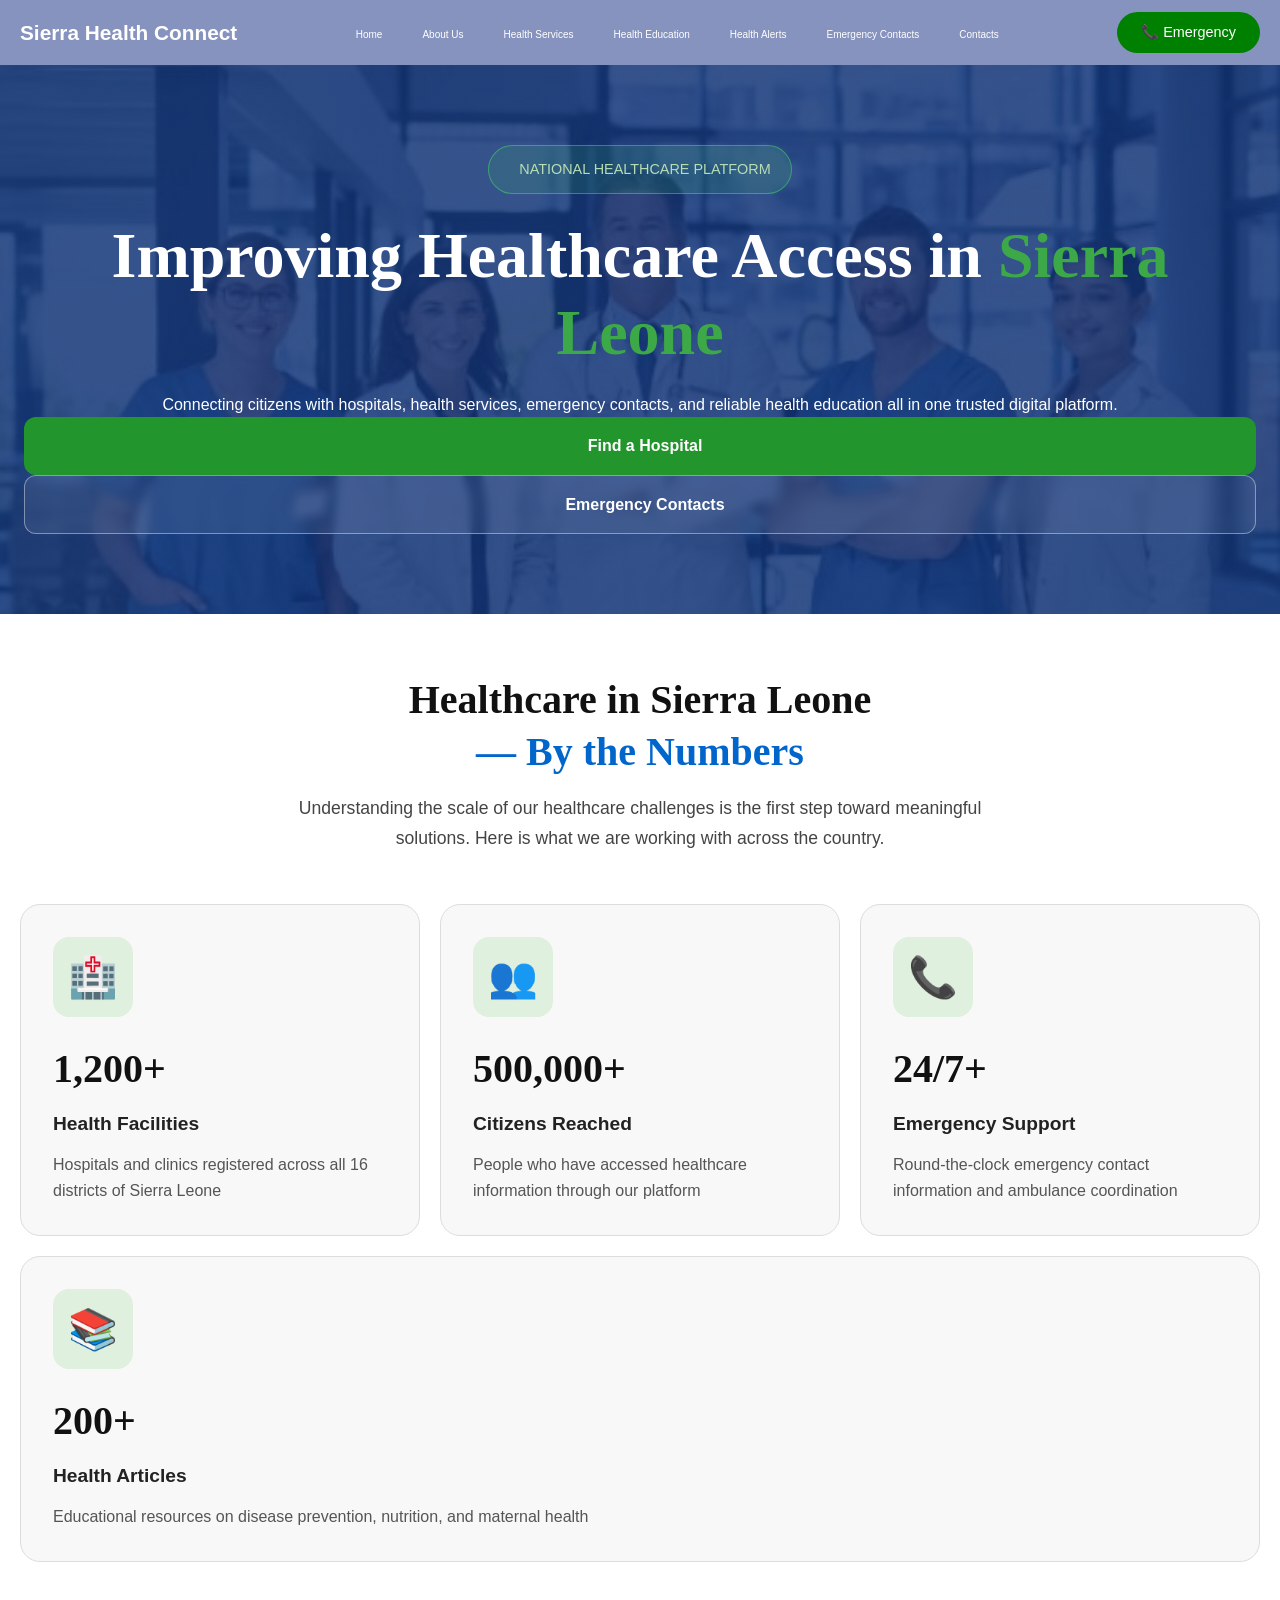
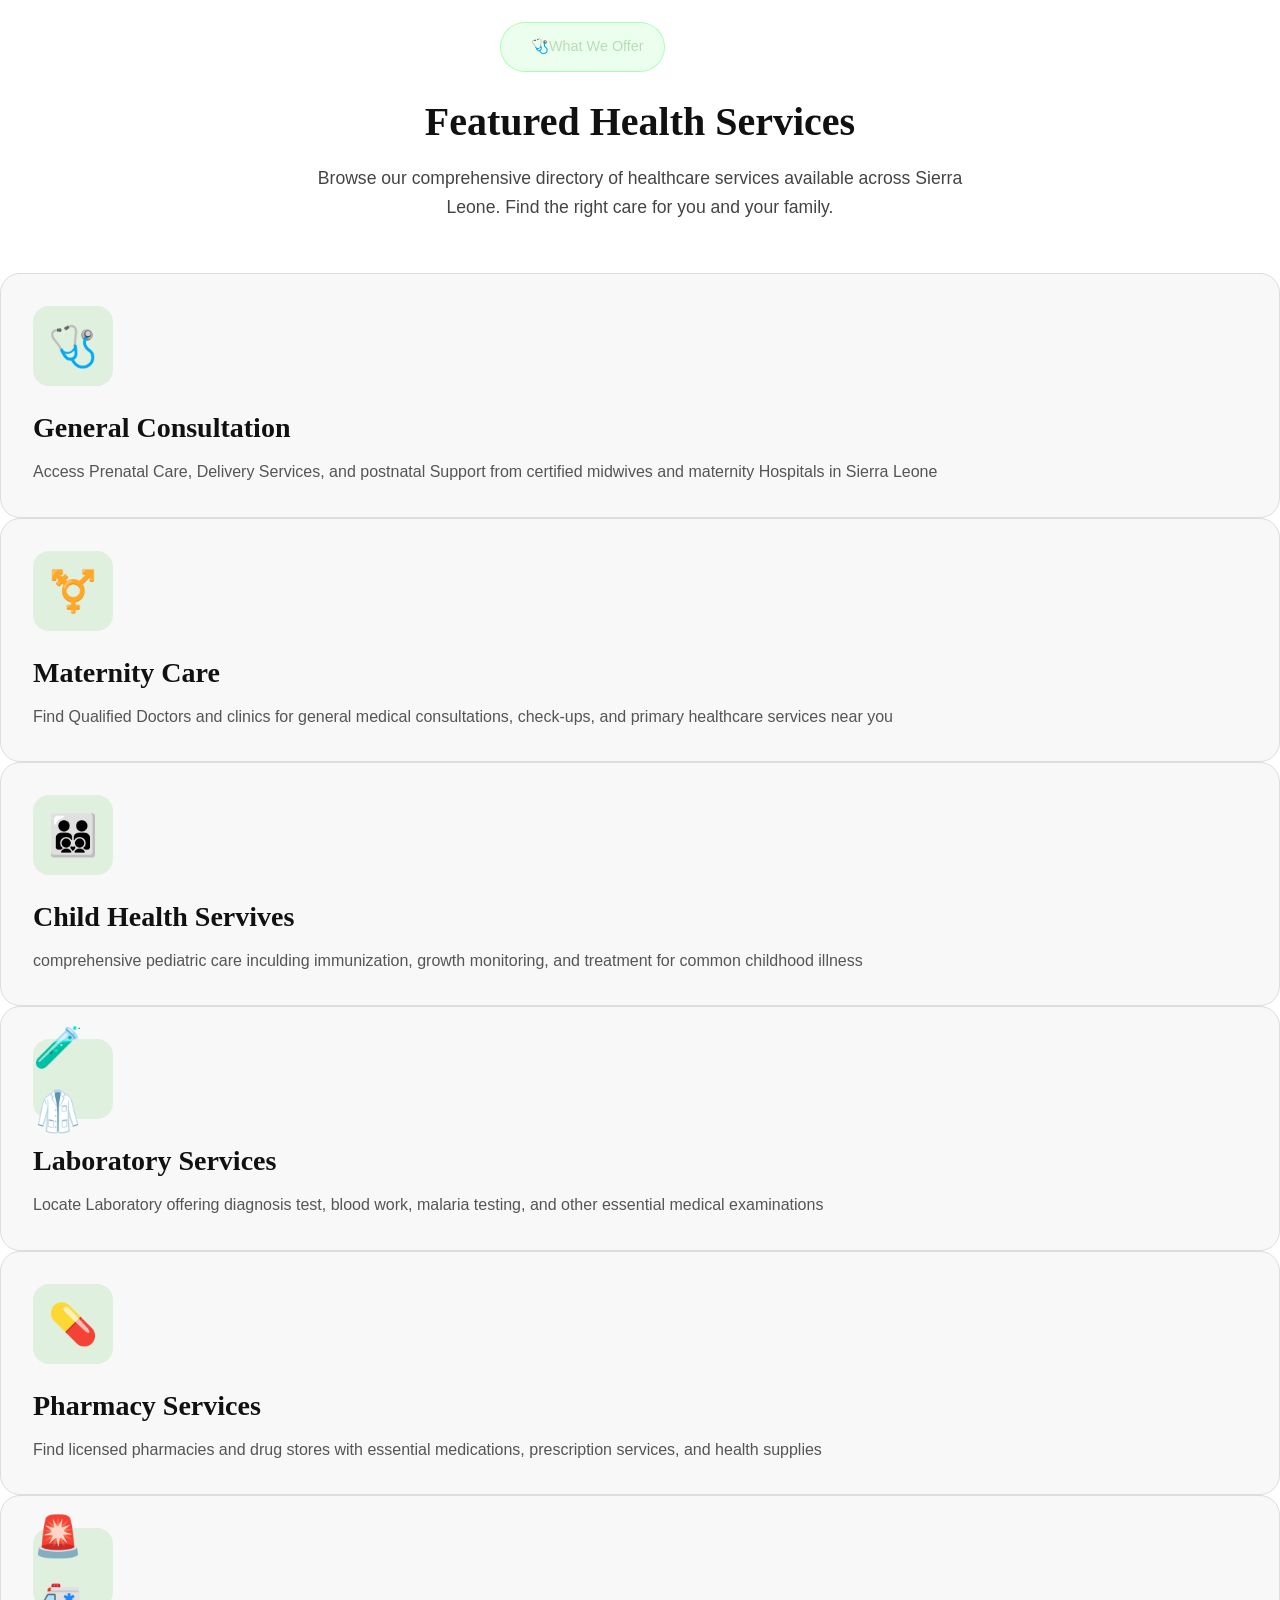
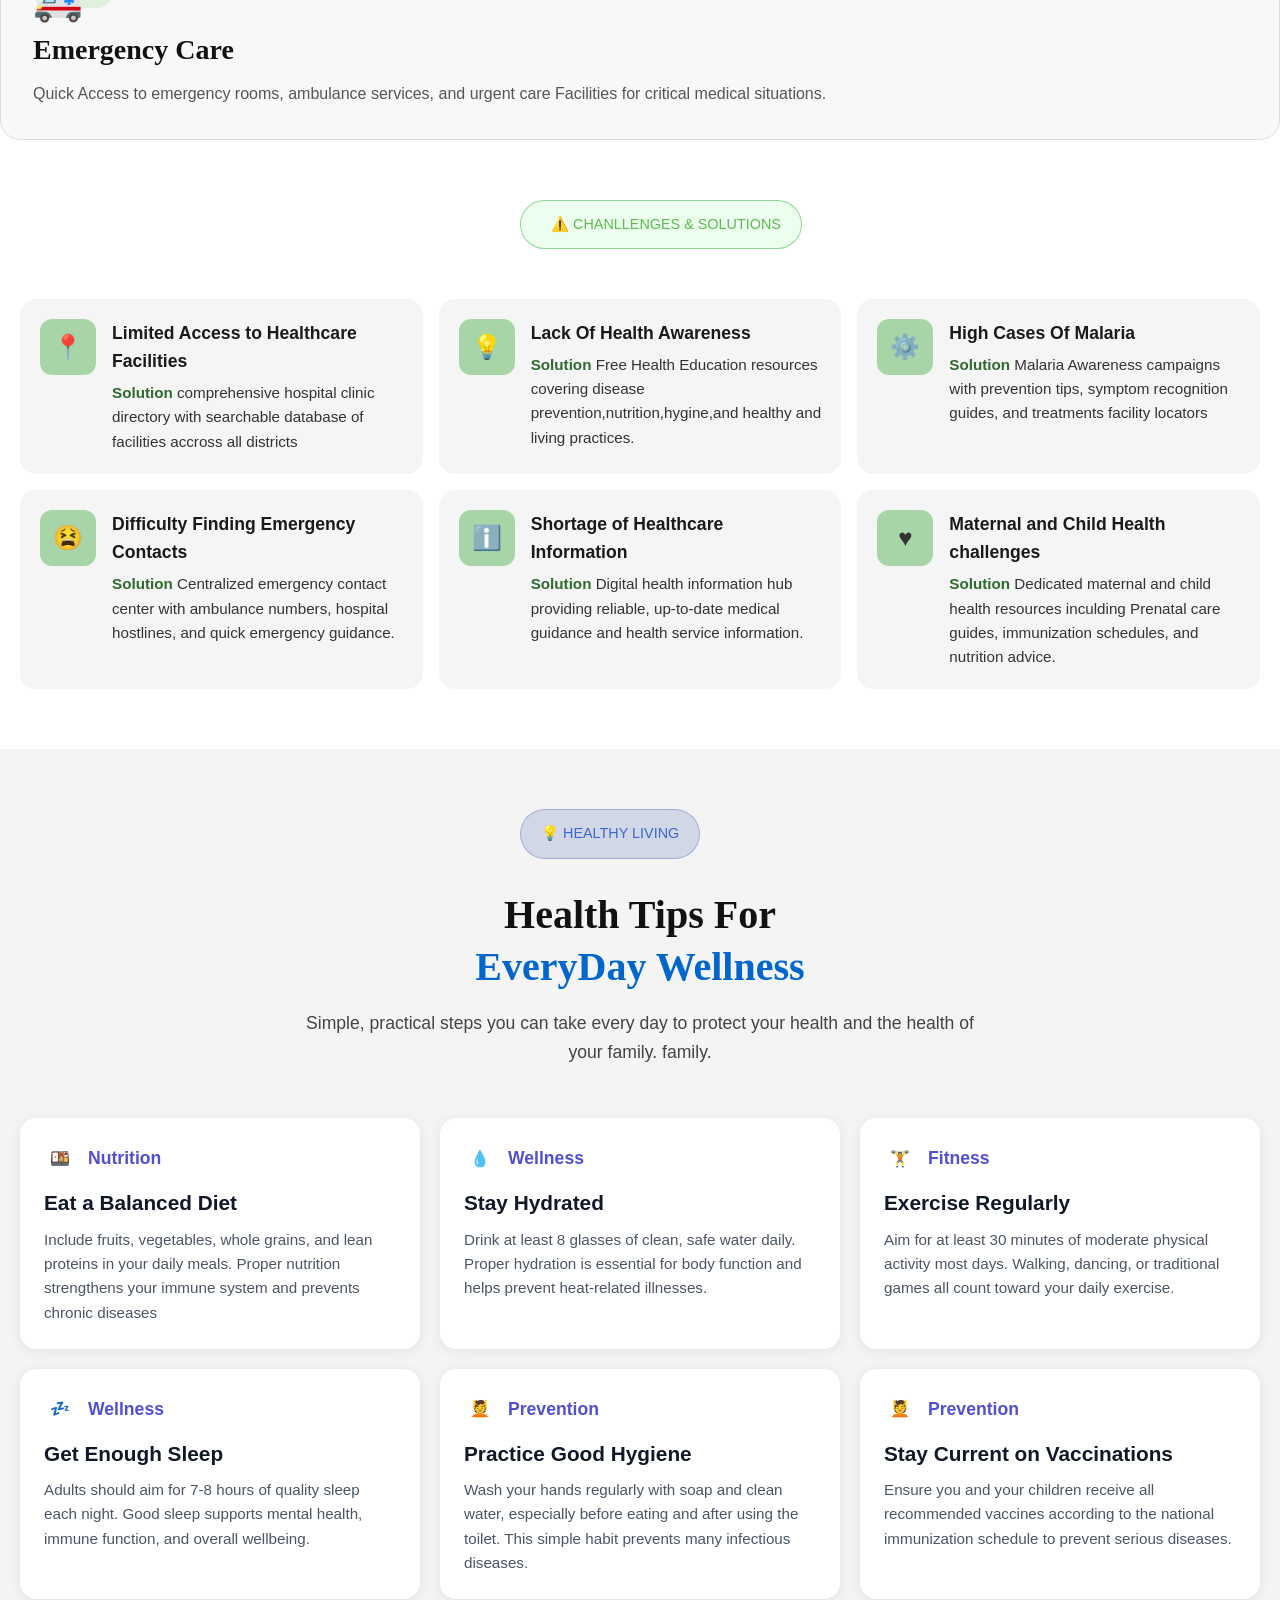
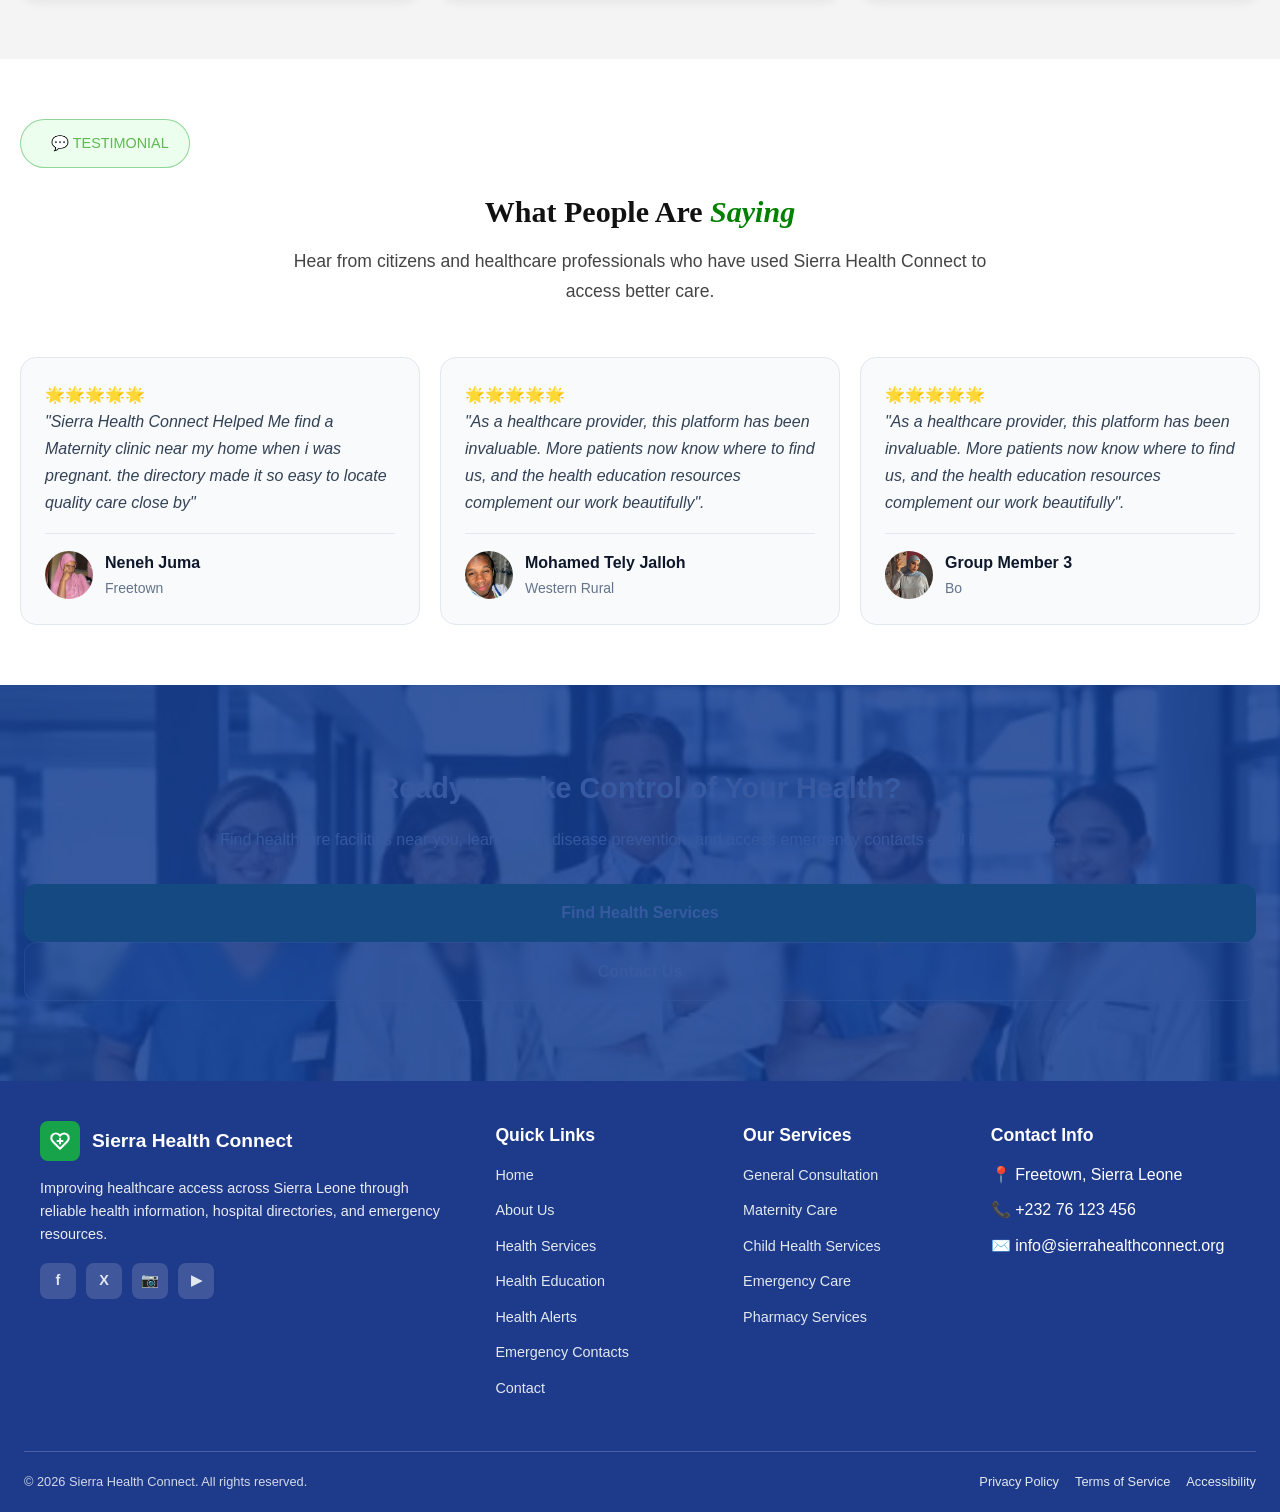
==== index.html @ 1f0c2585 "Full Website" ====
<!doctype html>
<html lang="en">
  <head>
    <meta charset="UTF-8" />
    <meta name="viewport" content="width=device-width, initial-scale=1.0" />
    <title>Health Services</title>
    <link rel="stylesheet" href="./css/main.css" />
  </head>
  <body>
    <header>
      <a class="logo" href="#">Sierra Health Connect</a>
      <ul>
        <li><a href="./index.html">Home</a></li>
        <li><a href="./about.html">About Us</a></li>
        <li class="hidden"><a href="./healthserices.html">Health Services</a></li>
        <li class="hidden"><a href="./health-education.html">Health Education</a></li>
        <li class="hidden"><a href="./health-alert.html">Health Alerts</a></li>
        <li class="hidden"><a href="./emergency.html">Emergency Contacts</a></li>
        <li><a href="./contact.html">Contacts</a></li>
      </ul>
      <button type="button" class="let-talk">📞 Emergency</button>
    </header>

    <!-- HERO SECTION -->
    <section class="hero">
      <div class="Overlay"></div>

      <div class="content">
        <div class="badge">
          <i class="fa-regular fa-heart"></i>
          NATIONAL HEALTHCARE PLATFORM
        </div>

        <h1>
          Improving Healthcare Access in
          <span>Sierra Leone</span>
        </h1>

        <p>
          Connecting citizens with hospitals, health services, emergency
          contacts, and reliable health education all in one trusted digital
          platform.
        </p>

        <a href="#" class="btn btn-primary">
          <i class="🔍"></i>
          Find a Hospital
        </a>

        <a href="#" class="btn btn-secondary">
          <i class="📞"></i>
          Emergency Contacts
        </a>
      </div>
    </section>

    <!--ABOUT SECTION-->
    <section class="About">
      <div class="section-header">
        <h2>
          Healthcare in Sierra Leone
          <span>— By the Numbers</span>
        </h2>

        <p>
          Understanding the scale of our healthcare challenges is the first step
          toward meaningful solutions. Here is what we are working with across
          the country.
        </p>
      </div>

      <div class="stat-card-all">
        <div class="stat-card">
        <div class="icon-box">🏥</div>

        <h3>1,200+</h3>

        <h4>Health Facilities</h4>

        <p>
          Hospitals and clinics registered across all 16 districts of Sierra
          Leone
        </p>
      </div>

      <div class="stat-card">
        <div class="icon-box">👥</div>

        <h3>500,000+</h3>

        <h4>Citizens Reached</h4>

        <p>
          People who have accessed healthcare information through our platform
        </p>
      </div>

      <div class="stat-card">
        <div class="icon-box">📞</div>

        <h3>24/7+</h3>

        <h4>Emergency Support</h4>

        <p>
          Round-the-clock emergency contact information and ambulance
          coordination
        </p>
      </div>

      <div class="stat-card">
        <div class="icon-box">📚</div>

        <h3>200+</h3>

        <h4>Health Articles</h4>

        <p>
          Educational resources on disease prevention, nutrition, and maternal
          health
        </p>
      </div>
    </section>
      </div>

    <!-- HEALTH SERVICES SECTION -->
    <section class="health-services">
      <div class="badge2" style="margin-left: 500px;">
        <i class="fa-regular fa-heart-2"></i>
        🩺What We Offer
      </div>

      <div class="section-header">
        <h2>Featured Health Services</h2>

        <p>
          Browse our comprehensive directory of healthcare services available
          across Sierra Leone. Find the right care for you and your family.
        </p>
      </div>

      <div class="stat-card">
        <div class="icon-box">🩺</div>

        <h3 style="font-size: 28px">General Consultation</h3>

        <p>
          Access Prenatal Care, Delivery Services, and postnatal Support from
          certified midwives and maternity Hospitals in Sierra Leone
        </p>
      </div>

      <div class="stat-card">
        <div class="icon-box">⚧️</div>

        <h3 style="font-size: 28px">Maternity Care</h3>

        <p>
          Find Qualified Doctors and clinics for general medical consultations,
          check-ups, and primary healthcare services near you
        </p>
      </div>

      <div class="stat-card">
        <div class="icon-box">🧑‍🧑‍🧒‍🧒</div>

        <h3 style="font-size: 28px">Child Health Servives</h3>

        <p>
          comprehensive pediatric care inculding immunization, growth
          monitoring, and treatment for common childhood illness
        </p>
      </div>

      <div class="stat-card">
        <div class="icon-box">🧪🥼</div>

        <h3 style="font-size: 28px">Laboratory Services</h3>

        <p>
          Locate Laboratory offering diagnosis test, blood work, malaria
          testing, and other essential medical examinations
        </p>
      </div>

      <div class="stat-card">
        <div class="icon-box">💊</div>

        <h3 style="font-size: 28px">Pharmacy Services</h3>

        <p>
          Find licensed pharmacies and drug stores with essential medications,
          prescription services, and health supplies
        </p>
      </div>

      <div class="stat-card">
        <div class="icon-box">🚨🚑</div>

        <h3 style="font-size: 28px">Emergency Care</h3>

        <p>
          Quick Access to emergency rooms, ambulance services, and urgent care
          Facilities for critical medical situations.
        </p>
      </div>
    </section>

    <!-- HEALTH EDUCATION SECTION -->
    <section class="health-education">
      <div class="badge3" style="margin-left: 500px; margin-bottom: 50px;">
        <i class="fa-regular fa-heart-2"></i>
        ⚠️ CHANLLENGES & SOLUTIONS
      </div>
        <div class="all-divs-health-education">
          <div class="health-card">
        <div class="icon">📍</div>

        <div class="health-info">
          <h3>Limited Access to Healthcare Facilities</h3>
          <p>
            <span class="health-label">Solution</span> comprehensive hospital
            clinic directory with searchable database of facilities accross all
            districts
          </p>
        </div>
      </div>

      <div class="health-card">
        <div class="icon">💡</div>

        <div class="health-info">
          <h3>Lack Of Health Awareness</h3>
          <p>
            <span class="health-label">Solution</span> Free Health Education
            resources covering disease prevention,nutrition,hygine,and healthy
            and living practices.
          </p>
        </div>
      </div>

      <div class="health-card">
        <div class="icon">⚙️</div>

        <div class="health-info">
          <h3>High Cases Of Malaria</h3>
          <p>
            <span class="health-label">Solution</span> Malaria Awareness
            campaigns with prevention tips, symptom recognition guides, and
            treatments facility locators
          </p>
        </div>
      </div>

      <div class="health-card">
        <div class="icon">😫</div>

        <div class="health-info">
          <h3>Difficulty Finding Emergency Contacts</h3>
          <p>
            <span class="health-label">Solution</span> Centralized emergency
            contact center with ambulance numbers, hospital hostlines, and quick
            emergency guidance.
          </p>
        </div>
      </div>

      <div class="health-card">
        <div class="icon">ℹ️</div>

        <div class="health-info">
          <h3>Shortage of Healthcare Information</h3>
          <p>
            <span class="health-label">Solution</span> Digital health
            information hub providing reliable, up-to-date medical guidance and
            health service information.
          </p>
        </div>
      </div>

      <div class="health-card">
        <div class="icon">♥️</div>

        <div class="health-info">
          <h3>Maternal and Child Health challenges</h3>
          <p>
            <span class="health-label">Solution</span> Dedicated maternal and
            child health resources inculding Prenatal care guides, immunization
            schedules, and nutrition advice.
          </p>
        </div>
      </div>

      
        </div>
    </section>

    <!-- HEALTH ALERT SECTION -->
    <section class="health-alert">
      <div class="badge4" style= "margin-left: 500px; margin-bottom: 30px;">
        💡 HEALTHY LIVING
      </div>

      <div class="section-header">
        <h2>Health Tips For <span>EveryDay Wellness</span></h2>

        <p>
          Simple, practical steps you can take every day to protect your health
          and the health of your family. family.
        </p>
      </div>

      <div class="all-divs-health-alert">
         <div class="nutrition-card">
        <div class="card-header">
          <div class="nutri-icon">🍱</div>
          <span class="category" style="color: rgb(80, 80, 208)"
            >Nutrition</span
          >
        </div>

        <h3>Eat a Balanced Diet</h3>
        <p>
          Include fruits, vegetables, whole grains, and lean proteins in your
          daily meals. Proper nutrition strengthens your immune system and
          prevents chronic diseases
        </p>
      </div>

      <div class="nutrition-card">
        <div class="card-header">
          <div class="nutri-icon">💧</div>
          <span class="category" style="color: rgb(80, 80, 208)">Wellness</span>
        </div>

        <h3>Stay Hydrated</h3>
        <p>
          Drink at least 8 glasses of clean, safe water daily. Proper hydration
          is essential for body function and helps prevent heat-related
          illnesses.
        </p>
      </div>

      <div class="nutrition-card">
        <div class="card-header">
          <div class="nutri-icon">🏋️</div>
          <span class="category" style="color: rgb(80, 80, 208)">Fitness</span>
        </div>

        <h3>Exercise Regularly</h3>
        <p>
          Aim for at least 30 minutes of moderate physical activity most days.
          Walking, dancing, or traditional games all count toward your daily
          exercise.
        </p>
      </div>

      <div class="nutrition-card">
        <div class="card-header">
          <div class="nutri-icon">💤</div>
          <span class="category" style="color: rgb(80, 80, 208)">Wellness</span>
        </div>

        <h3>Get Enough Sleep</h3>
        <p>
          Adults should aim for 7-8 hours of quality sleep each night. Good
          sleep supports mental health, immune function, and overall wellbeing.
        </p>
      </div>

      <div class="nutrition-card">
        <div class="card-header">
          <div class="nutri-icon">💆</div>
          <span class="category" style="color: rgb(80, 80, 208)"
            >Prevention</span
          >
        </div>

        <h3>Practice Good Hygiene</h3>
        <p>
          Wash your hands regularly with soap and clean water, especially before
          eating and after using the toilet. This simple habit prevents many
          infectious diseases.
        </p>
      </div>

      <div class="nutrition-card">
        <div class="card-header">
          <div class="nutri-icon">💆</div>
          <span class="category" style="color: rgb(80, 80, 208)"
            >Prevention</span
          >
        </div>

        <h3>Stay Current on Vaccinations</h3>
        <p>
          Ensure you and your children receive all recommended vaccines
          according to the national immunization schedule to prevent serious
          diseases.
        </p>
      </div>
      </div>
    </section>

    <!-- TESTIMONIAL SECTION -->
    <section class="testimonial">
      <div class="badge5">
        <i class="fa-regular fa-heart-2"></i>
        💬 TESTIMONIAL
      </div>

      <div class="section-header">
        <h2 style="font-size: 30px">
          What People Are <i style="color: green">Saying</i>
        </h2>

        <p>
          Hear from citizens and healthcare professionals who have used Sierra
          Health Connect to access better care.
        </p>
      </div>

      <div class="all">
        <div class="testimonial-card">
        <div class="stars">🌟🌟🌟🌟🌟</div>

        <blockquote>
          "Sierra Health Connect Helped Me find a Maternity clinic near my home
          when i was pregnant. the directory made it so easy to locate quality
          care close by"
        </blockquote>

        <div class="author">
          <img src="./images//PHOTO-2026-06-10-15-06-52.jpg" alt="Neneh Juma" />
          <div class="author-info">
            <h4>Neneh Juma</h4>
            <p>Freetown</p>
          </div>
        </div>
      </div>

      <div class="testimonial-card">
        <div class="stars">🌟🌟🌟🌟🌟</div>

        <blockquote>
          "As a healthcare provider, this platform has been invaluable. More
          patients now know where to find us, and the health education resources
          complement our work beautifully".
        </blockquote>

        <div class="author">
          <img src="./images/PHOTO-2026-02-04-23-52-27.jpg" alt="Tely Jalloh" />
          <div class="author-info">
            <h4>Mohamed Tely Jalloh</h4>
            <p>Western Rural</p>
          </div>
        </div>
      </div>

      <div class="testimonial-card">
        <div class="stars">🌟🌟🌟🌟🌟</div>

        <blockquote>
          "As a healthcare provider, this platform has been invaluable. More
          patients now know where to find us, and the health education resources
          complement our work beautifully".
        </blockquote>

        <div class="author">
          <img src="./images/PHOTO-2026-06-10-15-07-59.jpg" alt="Unknown" />
          <div class="author-info">
            <h4>Group Member 3</h4>
            <p>Bo</p>
          </div>
        </div>
      </div>
      </div>
    </section>

    <!-- EMERGENCY CONTACTS -->
    <section class="emergency-contacts">
      <div class="overlay"></div>

      <div class="content">
        <h2>Ready to Take Control of Your Health?</h2>
        <p>
          Find healthcare facilities near you, learn about disease prevention,
          and access emergency contacts — all in one place.
        </p>

        <div class="buttons">
          <a href="#" class="btn btn-primary">Find Health Services</a>
          <a href="#" class="btn btn-secondary">Contact Us</a>
        </div>
      </div>
    </section>

    <!-- FOOTER SECTION -->
   <footer class="footer">
      <div class="footer-grid">
        <!-- Col 1: Brand -->
        <div class="footer-col">
          <div class="brand">
            <div class="logo-box">
              <svg
                xmlns="http://www.w3.org/2000/svg"
                width="20"
                height="20"
                viewBox="0 0 24 24"
                fill="none"
                stroke="white"
                stroke-width="2.5"
                stroke-linecap="round"
                stroke-linejoin="round"
              >
                <path
                  d="M20.84 4.61a5.5 5.5 0 0 0-7.78 0L12 5.67l-1.06-1.06a5.5 5.5 0 0 0-7.78 7.78l1.06 1.06L12 21.23l7.78-7.78 1.06-1.06a5.5 5.5 0 0 0 0-7.78z"
                />
                <path d="M9 12h6M12 9v6" />
              </svg>
            </div>
            <h3>Sierra Health Connect</h3>
          </div>

          <p class="tagline">
            Improving healthcare access across Sierra Leone through reliable
            health information, hospital directories, and emergency resources.
          </p>

          <div class="socials">
            <a href="#" aria-label="Facebook">f</a>
            <a href="#" aria-label="X">X</a>
            <a href="#" aria-label="Instagram">📷</a>
            <a href="#" aria-label="YouTube">▶</a>
          </div>
        </div>

        <!-- Col 2: Quick Links -->
        <div class="footer-col">
          <h4>Quick Links</h4>
          <ul>
            <li><a href="#">Home</a></li>
            <li><a href="#">About Us</a></li>
            <li><a href="#">Health Services</a></li>
            <li><a href="#">Health Education</a></li>
            <li><a href="#">Health Alerts</a></li>
            <li><a href="#">Emergency Contacts</a></li>
            <li><a href="#">Contact</a></li>
          </ul>
        </div>

        <!-- Col 3: Services -->
        <div class="footer-col">
          <h4>Our Services</h4>
          <ul>
            <li><a href="#">General Consultation</a></li>
            <li><a href="#">Maternity Care</a></li>
            <li><a href="#">Child Health Services</a></li>
            <li><a href="#">Emergency Care</a></li>
            <li><a href="#">Pharmacy Services</a></li>
          </ul>
        </div>

        <!-- Col 4: Contact -->
        <div class="footer-col">
          <h4>Contact Info</h4>
          <ul class="contact-list">
            <li>📍 Freetown, Sierra Leone</li>
            <li>📞 +232 76 123 456</li>
            <li>✉️ info@sierrahealthconnect.org</li>
          </ul>
        </div>
      </div>

      <!-- Bottom bar -->
      <div class="footer-bottom">
        <p>© 2026 Sierra Health Connect. All rights reserved.</p>
        <div class="footer-links">
          <a href="#">Privacy Policy</a>
          <a href="#">Terms of Service</a>
          <a href="#">Accessibility</a>
        </div>
      </div>
    </footer> 
  </body>
</html>
---- css/main.css ----
* {
  padding: 0;
  margin: 0;
  box-sizing: border-box;
}

html {
  font-size: 16px;
}

body {
  font-size: 1rem;
  font-family: "Segoe UI", Tahoma, Geneva, Verdana, sans-serif;
  line-height: 1.6;
  color: #333;
}

a {
  text-decoration: none;
  color: inherit;
}

ul li {
  list-style: none;
}

img {
  max-width: 100%;
  display: block;
}

/* Reusable container */
.container {
  max-width: 1200px;
  margin: 0 auto;
  padding: 0 20px;
}

/*  HEADER - MOBILE FIRST */
header {
  display: flex;
  justify-content: space-between;
  padding: 12px 20px;
  align-items: center;
  background: #6172acc3;
  z-index: 99;
  position: sticky;
  top: 0;
  backdrop-filter: blur(10px);
}

header ul {
  display: flex;
  gap: 15px;
  align-items: center;
}

header a {
  color: white;
  font-size: 10px;
}

header .let-talk {
  padding: 8px 16px;
  border-radius: 50px;
  border: none;
  color: white;
  background: green;
  font-size: 0.8rem;
  cursor: pointer;
}

.logo {
  font-size: 15px;
  font-weight: 700;
  color: white;
}

.hidden {
  display: none;
}

/* HERO SECTION */
.hero {
  position: relative;
  padding: 80px 24px;
  text-align: center;
  background:
    linear-gradient(rgba(18, 52, 119, 0.85), rgba(18, 52, 119, 0.85)),
    url("../images/Doctors.jpeg") center/cover no-repeat;
  color: #ffffff;
  overflow: hidden;
}

.hero-content {
  position: relative;
  z-index: 2;
  max-width: 700px;
  margin: 0 auto;
}

.badge {
  display: inline-flex;
  align-items: center;
  gap: 10px;
  padding: 12px 20px;
  border: 1px solid rgba(71, 255, 88, 0.4);
  background: rgba(71, 255, 88, 0.1);
  color: #b8ddb2;
  border-radius: 40px;
  margin-bottom: 24px;
  font-size: 0.9rem;
}

h1 {
  color: #fff;
  font-size: 2.5rem;
  line-height: 1.2;
  font-family: Georgia, serif;
  margin-bottom: 20px;
}

h1 span {
  color: #3ca847;
}

.hero-content p {
  color: #e4e4e4;
  font-size: 1.1rem;
  line-height: 1.7;
  margin-bottom: 32px;
}

.btn-group {
  display: flex;
  flex-direction: column;
  gap: 12px;
  max-width: 320px;
  margin: 0 auto;
}

.btn {
  display: flex;
  justify-content: center;
  align-items: center;
  gap: 10px;
  text-decoration: none;
  padding: 16px 24px;
  border-radius: 12px;
  font-size: 1rem;
  font-weight: 600;
  transition: transform 0.2s ease;
}

.btn:hover {
  transform: translateY(-2px);
}

.btn-primary {
  background: #23952d;
  color: #fff;
}

.btn-secondary {
  color: #fff;
  border: 1px solid rgba(255, 255, 255, 0.4);
  background: rgba(255, 255, 255, 0.08);
  backdrop-filter: blur(5px);
}

/* ABOUT SECTION */
.About {
  padding: 60px 20px;
}

.section-header {
  text-align: center;
  margin-bottom: 50px;
  max-width: 700px;
  margin-left: auto;
  margin-right: auto;
}

.section-header h2 {
  font-family: Georgia, serif;
  font-size: 2rem;
  line-height: 1.3;
  color: #111;
  margin-bottom: 16px;
}

.section-header h2 span {
  display: block;
  color: #0066cc;
}

.section-header p {
  font-size: 1rem;
  line-height: 1.7;
  color: #444;
}

.stat-card-all {
  display: flex;
  flex-direction: column;
  gap: 20px;
}

.stat-card {
  background: #f8f8f8;
  border: 1px solid #ddd;
  border-radius: 20px;
  padding: 32px;
}

.icon-box {
  width: 80px;
  height: 80px;
  background: #dff0df;
  border-radius: 16px;
  display: flex;
  align-items: center;
  justify-content: center;
  font-size: 2.5rem;
  margin-bottom: 20px;
}

.stat-card h3 {
  font-family: Georgia, serif;
  font-size: 2.5rem;
  color: #111;
  margin-bottom: 8px;
}

.stat-card h4 {
  font-size: 1.2rem;
  font-weight: 600;
  color: #222;
  margin-bottom: 12px;
}

.stat-card p {
  font-size: 1rem;
  line-height: 1.6;
  color: #555;
}

/* BADGES  */
.badge2,
.badge3,
.badge4,
.badge5 {
  display: inline-flex;
  align-items: center;
  gap: 10px;
  padding: 12px 20px;
  border-radius: 40px;
  margin-bottom: 24px;
  font-size: 0.9rem;
}

/* Individual badge colors */
.badge2 {
  border: 1px solid rgba(71, 255, 88, 0.4);
  background: rgba(71, 255, 88, 0.1);
  color: #b8ddb2;
}

.badge3 {
  border: 1px solid rgba(7, 156, 21, 0.4);
  background: rgba(71, 255, 88, 0.1);
  color: #5fb851;
}

.badge4 {
  border: 1px solid rgba(89, 107, 197, 0.4);
  background: rgba(70, 101, 172, 0.2);
  color: #3b67ce;
}

.badge5 {
  border: 1px solid rgba(7, 156, 21, 0.4);
  background: rgba(71, 255, 88, 0.1);
  color: #5fb851;
}

/* HEALTH EDUCATION CARDS */
.health-education {
  padding: 60px 20px;
}

.all-divs-health-education {
  display: flex;
  flex-direction: column;
  gap: 16px;
}

.health-card {
  display: flex;
  gap: 16px;
  padding: 20px;
  background: #f5f5f5;
  border-radius: 16px;
  transition: border 0.2s;
}

.health-card:hover {
  border: 2px solid #8bc48a;
}

.icon {
  width: 56px;
  height: 56px;
  background: #a8d5a8;
  border-radius: 12px;
  display: flex;
  align-items: center;
  justify-content: center;
  flex-shrink: 0;
  font-size: 1.5rem;
}

.health-info h3 {
  margin-bottom: 6px;
  font-size: 1.1rem;
  font-weight: 700;
  color: #1a1a1a;
}

.health-info p {
  margin: 0;
  font-size: 0.95rem;
  color: #333;
  line-height: 1.6;
}

.health-label {
  color: #2d6a2d;
  font-weight: 600;
}

/*  HEALTH ALERT / NUTRITION CARDS */
.health-alert {
  padding: 60px 20px;
  background: rgba(156, 146, 146, 0.1);
}

.all-divs-health-alert {
  display: flex;
  flex-direction: column;
  gap: 20px;
}

.nutrition-card {
  padding: 24px;
  background: #fff;
  border-radius: 16px;
  box-shadow: 0 2px 12px rgba(0, 0, 0, 0.08);
}

.card-header {
  display: flex;
  align-items: center;
  gap: 12px;
  margin-bottom: 12px;
}

.nutri-icon {
  width: 32px;
  height: 32px;
  display: flex;
  align-items: center;
  justify-content: center;
  color: #2563eb;
}

.category {
  font-size: 1.1rem;
  font-weight: 600;
  color: #111827;
}

.nutrition-card h3 {
  margin: 0 0 8px 0;
  font-size: 1.3rem;
  font-weight: 700;
  color: #111827;
}

.nutrition-card p {
  margin: 0;
  font-size: 0.95rem;
  color: #4b5563;
  line-height: 1.6;
}

/*  TESTIMONIAL CARDS */
.testimonial {
  padding: 60px 20px;
}

.all {
  display: flex;
  flex-direction: column;
  gap: 20px;
}

.testimonial-card {
  padding: 24px;
  background: #f8fafc;
  border-radius: 16px;
  border: 1px solid #e2e8f0;
}

.testimonial-card blockquote {
  margin: 0 0 16px 0;
  font-size: 1rem;
  color: #334155;
  line-height: 1.7;
  font-style: italic;
}

.author {
  display: flex;
  align-items: center;
  gap: 12px;
  padding-top: 16px;
  border-top: 1px solid #e2e8f0;
}

.author img {
  width: 48px;
  height: 48px;
  border-radius: 50%;
  object-fit: cover;
}

.author-info h4 {
  margin: 0 0 2px 0;
  font-size: 1rem;
  font-weight: 700;
  color: #0f172a;
}

.author-info p {
  margin: 0;
  font-size: 0.875rem;
  color: #64748b;
}

/*  EMERGENCY SECTION */
.emergency-contacts {
  position: relative;
  padding: 80px 24px;
  text-align: center;
  background: url("../images/Doctors.jpeg") center/cover no-repeat;
  color: #ffffff;
  overflow: hidden;
}

.emergency-contacts .overlay {
  position: absolute;
  inset: 0;
  background: rgba(19, 61, 145, 0.85);
  z-index: 1;
}

.emergency-content {
  position: relative;
  z-index: 2;
  max-width: 640px;
  margin: 0 auto;
}

.emergency-contacts h2 {
  margin: 0 0 16px 0;
  font-size: 1.8rem;
  font-weight: 700;
}

.emergency-contacts p {
  margin: 0 0 32px 0;
  font-size: 1rem;
  opacity: 0.95;
}

/* FOOTER */
.footer {
  background: #1e3a8a;
  color: #ffffff;
  padding: 40px 24px 20px;
}

.footer-grid {
  display: grid;
  grid-template-columns: 1fr;
  gap: 32px;
  margin-bottom: 32px;
}

.brand {
  display: flex;
  align-items: center;
  gap: 12px;
  margin-bottom: 16px;
}

.logo-box {
  width: 40px;
  height: 40px;
  background: #16a34a;
  border-radius: 8px;
  display: flex;
  align-items: center;
  justify-content: center;
}

.brand h3 {
  margin: 0;
  font-size: 1.2rem;
  font-weight: 700;
}

.tagline {
  font-size: 0.9rem;
  line-height: 1.6;
  opacity: 0.9;
  margin: 0 0 16px 0;
}

.socials {
  display: flex;
  gap: 10px;
}

.socials a {
  width: 36px;
  height: 36px;
  background: rgba(255, 255, 255, 0.15);
  border-radius: 8px;
  display: flex;
  align-items: center;
  justify-content: center;
  color: #ffffff;
  font-weight: 700;
  transition: background 0.2s;
}

.socials a:hover {
  background: rgba(255, 255, 255, 0.25);
}

.footer-col h4 {
  margin: 0 0 12px 0;
  font-size: 1.1rem;
  font-weight: 700;
}

.footer-col ul {
  list-style: none;
}

.footer-col li {
  margin-bottom: 10px;
}

.footer-col a {
  color: #e2e8f0;
  font-size: 0.9rem;
  transition: color 0.2s;
}

.footer-col a:hover {
  color: #ffffff;
  text-decoration: underline;
}

.footer-bottom {
  border-top: 1px solid rgba(255, 255, 255, 0.2);
  padding-top: 20px;
  display: flex;
  flex-direction: column;
  gap: 12px;
  text-align: center;
}

.footer-bottom p {
  margin: 0;
  font-size: 0.8rem;
  opacity: 0.8;
}

.footer-links {
  display: flex;
  gap: 16px;
  justify-content: center;
  flex-wrap: wrap;
}

.footer-links a {
  color: #e2e8f0;
  font-size: 0.8rem;
}

/*  TABLET VIEW - 768px and up */
@media only screen and (min-width: 768px) {
  .btn-group {
    flex-direction: row;
    max-width: 100%;
    justify-content: center;
  }

  h1 {
    font-size: 3.5rem;
  }

  .hidden {
    display: inline;
  }

  .hero-content p {
    font-size: 1.3rem;
  }

  .stat-card-all {
    flex-direction: row;
    flex-wrap: wrap;
  }

  .stat-card {
    flex: 1 1 calc(50% - 10px);
  }

  .all-divs-health-education {
    flex-direction: row;
    flex-wrap: wrap;
  }

  .health-card {
    flex: 1 1 calc(50% - 8px);
  }

  .all-divs-health-alert {
    flex-direction: row;
    flex-wrap: wrap;
  }

  .nutrition-card {
    flex: 1 1 calc(50% - 10px);
  }

  .all {
    flex-direction: row;
    flex-wrap: wrap;
  }

  .testimonial-card {
    flex: 1 1 calc(50% - 10px);
  }

  .footer-grid {
    grid-template-columns: repeat(2, 1fr);
  }

  .footer-bottom {
    flex-direction: row;
    justify-content: space-between;
    text-align: left;
  }
}

/* DESKTOP VIEW - 992px and up */

@media only screen and (min-width: 992px) {
  header ul {
    gap: 40px;
  }

  header .let-talk {
    padding: 12px 24px;
    font-size: 0.9rem;
  }

  .logo {
    font-size: 1.3rem;
  }

  .hidden {
    display: inline;
  }

  h1 {
    font-size: 4rem;
  }

  .section-header h2 {
    font-size: 2.5rem;
  }

  .section-header p {
    font-size: 1.1rem;
  }

  .stat-card {
    flex: 1 1 calc(33.333% - 14px);
  }

  .health-card {
    flex: 1 1 calc(33.333% - 12px);
  }

  .nutrition-card {
    flex: 1 1 calc(33.333% - 14px);
  }

  .testimonial-card {
    flex: 1 1 calc(33.333% - 14px);
  }

  .footer-grid {
    grid-template-columns: 2fr 1fr 1fr 1.2fr;
    gap: 40px;
    max-width: 1200px;
    margin: 0 auto 40px;
  }
}
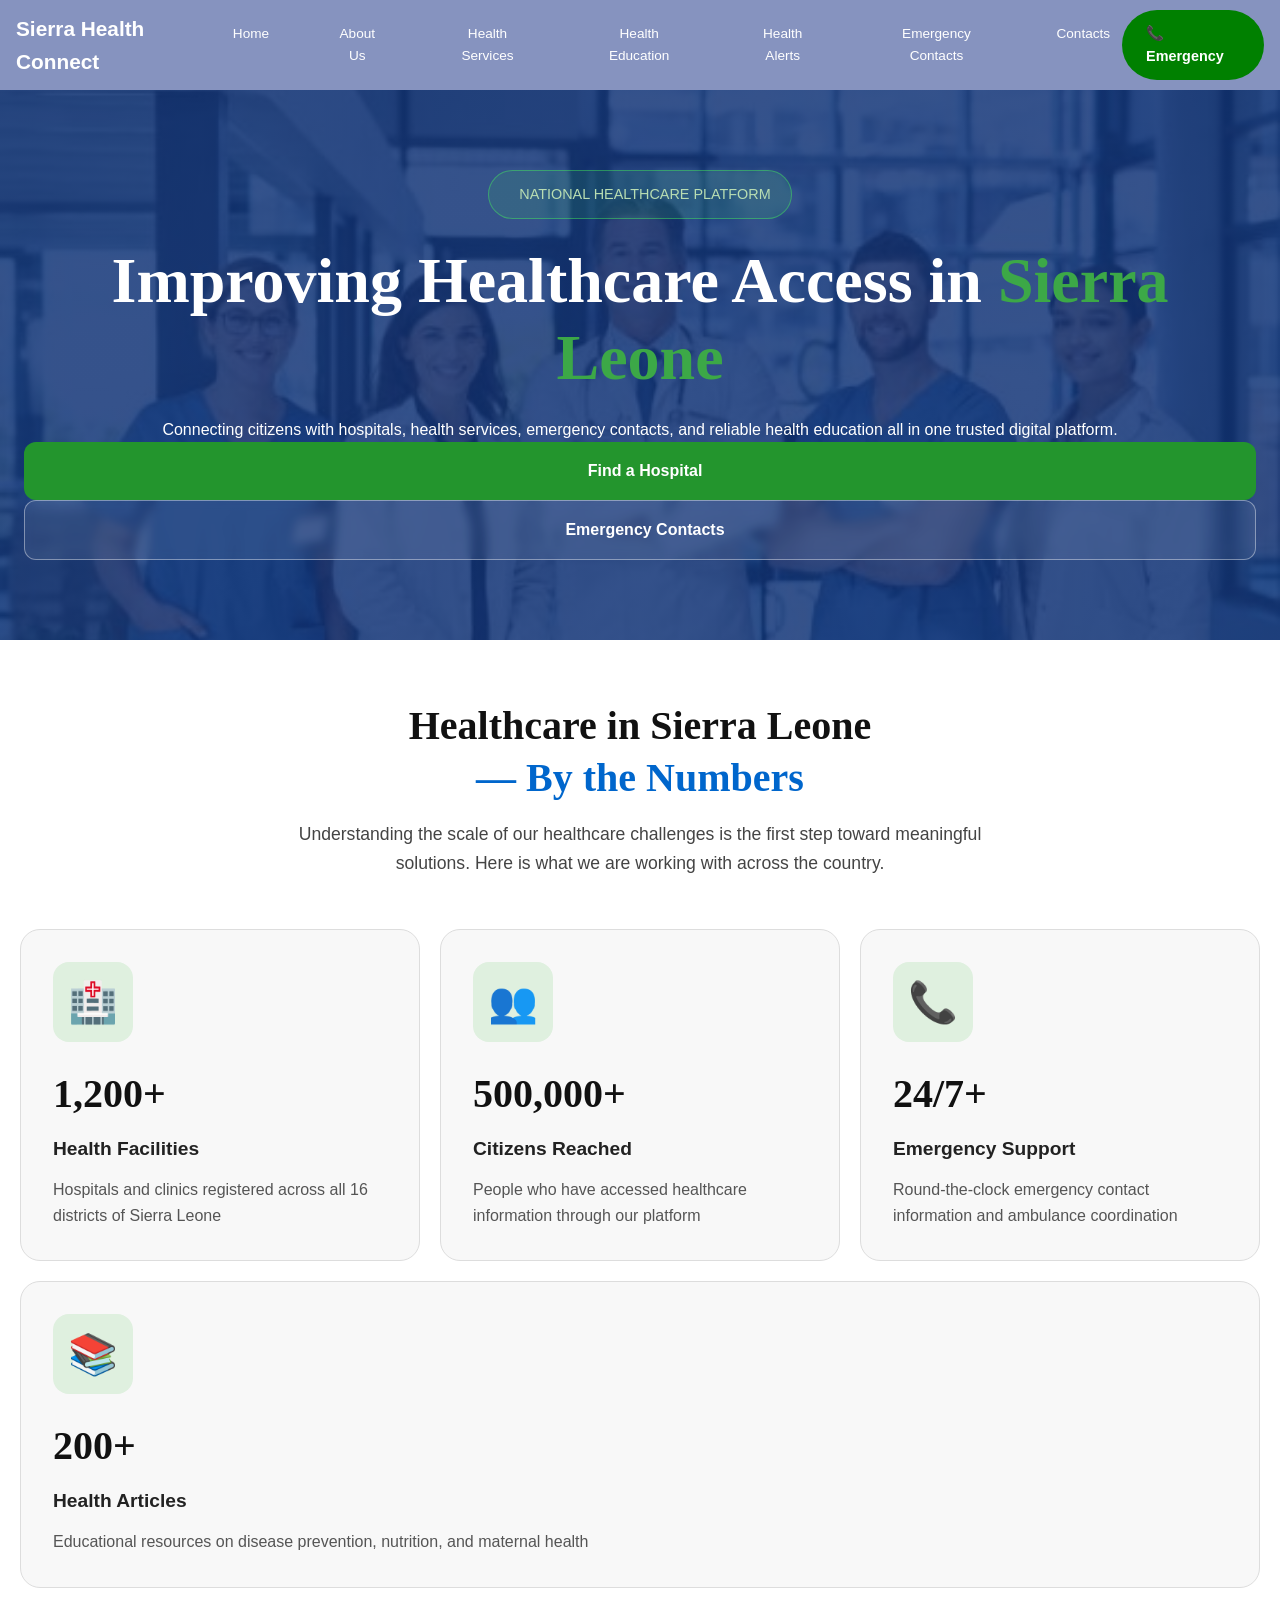
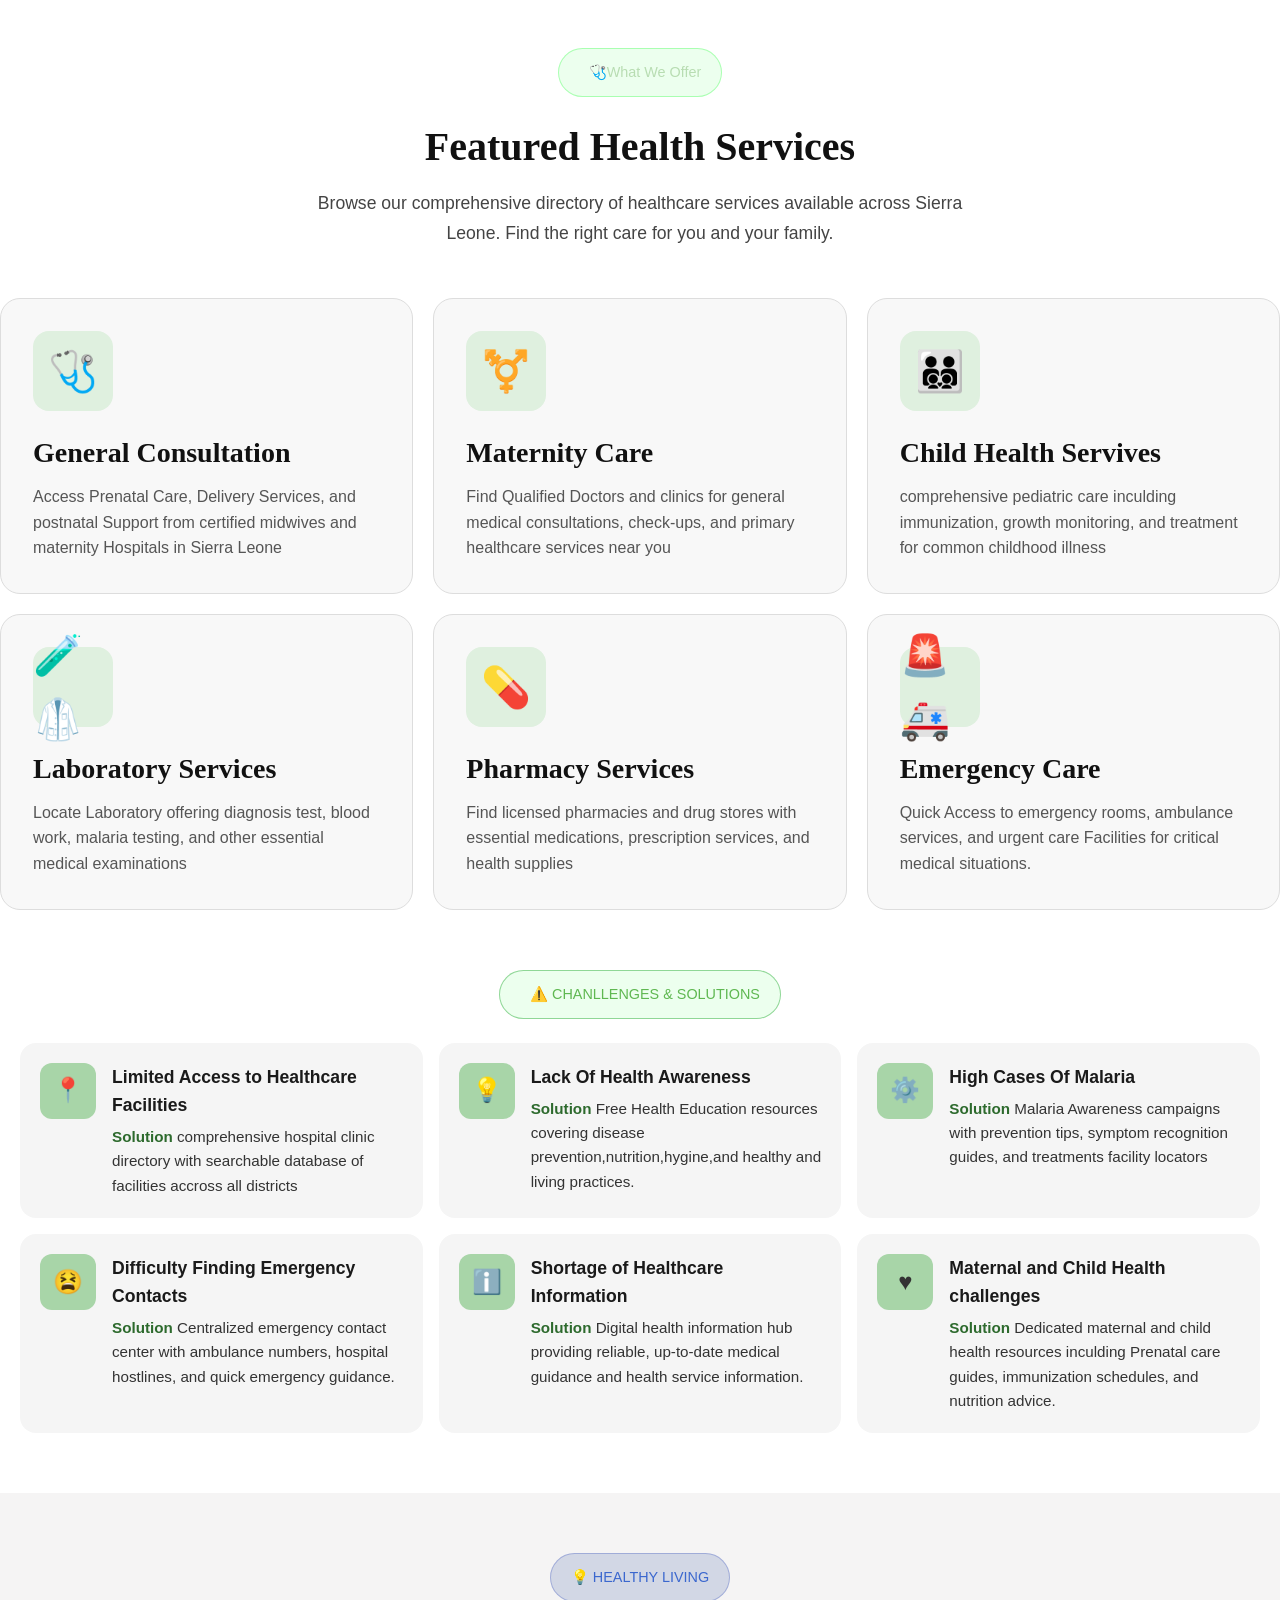
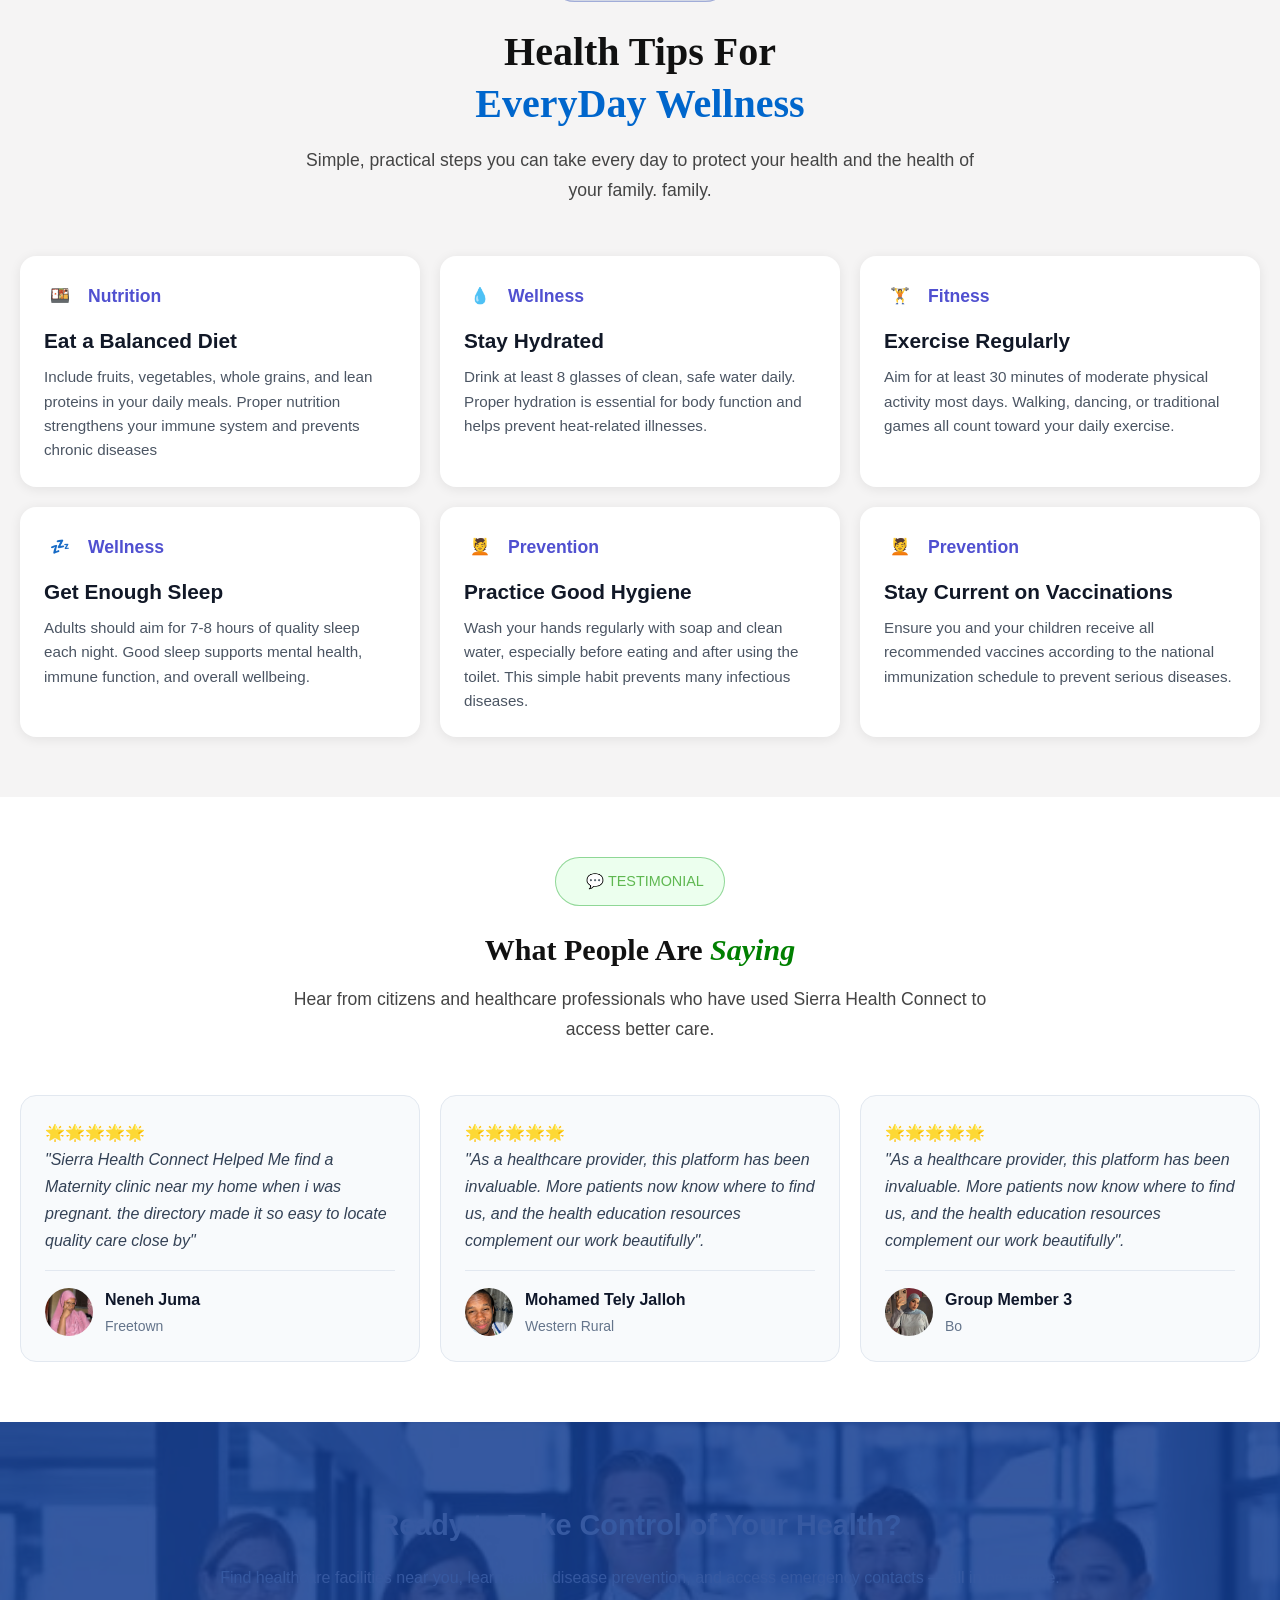
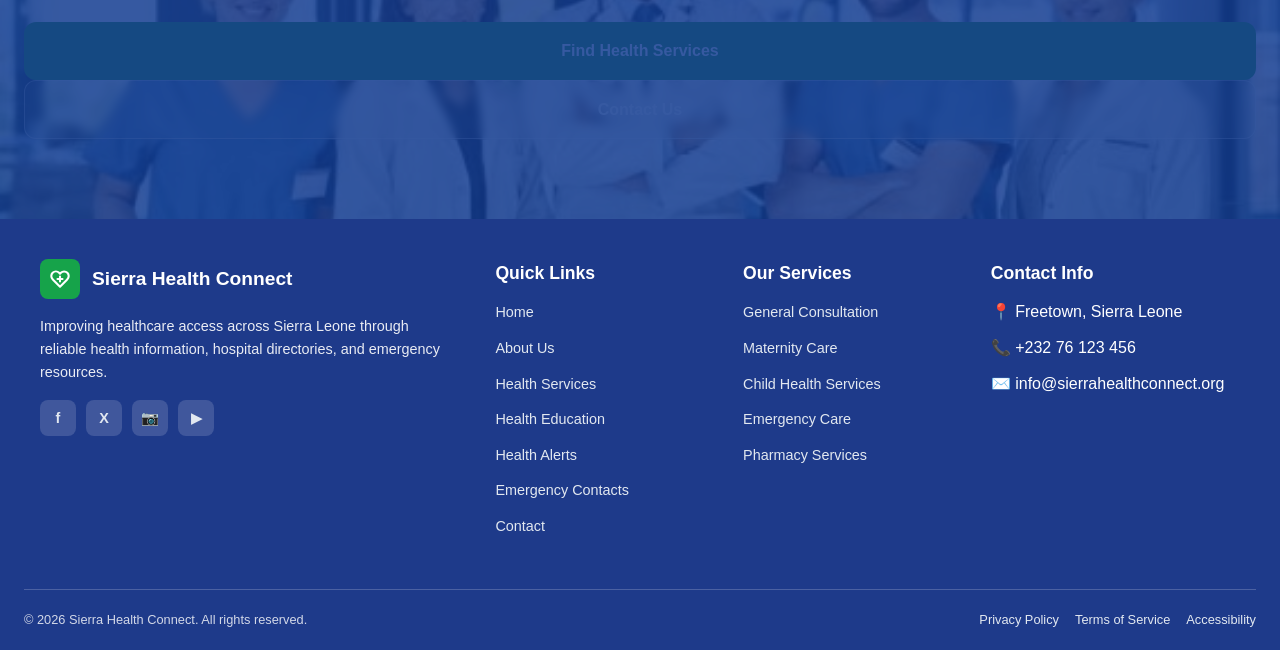
==== commit aebb5e68: "Cheking" ====
--- a/index.html
+++ b/index.html
@@ -8,17 +8,23 @@
   </head>
   <body>
     <header>
-      <a class="logo" href="#">Sierra Health Connect</a>
+      <a class="logo" href="./index.html">Sierra Health Connect</a>
+      <input type="checkbox" id="menu-toggle" class="menu-toggle" />
+      <label for="menu-toggle" class="hamburger">
+        <span></span>
+        <span></span>
+        <span></span>
+      </label>
       <ul>
         <li><a href="./index.html">Home</a></li>
         <li><a href="./about.html">About Us</a></li>
-        <li class="hidden"><a href="./healthserices.html">Health Services</a></li>
-        <li class="hidden"><a href="./health-education.html">Health Education</a></li>
-        <li class="hidden"><a href="./health-alert.html">Health Alerts</a></li>
-        <li class="hidden"><a href="./emergency.html">Emergency Contacts</a></li>
+        <li><a href="./healthserices.html">Health Services</a></li>
+        <li><a href="./health-education.html">Health Education</a></li>
+        <li><a href="./health-alert.html">Health Alerts</a></li>
+        <li><a href="./emergency.html">Emergency Contacts</a></li>
         <li><a href="./contact.html">Contacts</a></li>
       </ul>
-      <button type="button" class="let-talk">📞 Emergency</button>
+      <a href="./emergency.html" class="let-talk">📞 Emergency</a>
     </header>
 
     <!-- HERO SECTION -->
@@ -120,12 +126,12 @@
           health
         </p>
       </div>
-    </section>
-      </div>
+    </div>
+  </section>
 
     <!-- HEALTH SERVICES SECTION -->
     <section class="health-services">
-      <div class="badge2" style="margin-left: 500px;">
+      <div class="badge2">
         <i class="fa-regular fa-heart-2"></i>
         🩺What We Offer
       </div>
@@ -139,7 +145,8 @@
         </p>
       </div>
 
-      <div class="stat-card">
+      <div class="stat-card-all">
+        <div class="stat-card">
         <div class="icon-box">🩺</div>
 
         <h3 style="font-size: 28px">General Consultation</h3>
@@ -204,11 +211,12 @@
           Facilities for critical medical situations.
         </p>
       </div>
+      </div>
     </section>
 
     <!-- HEALTH EDUCATION SECTION -->
     <section class="health-education">
-      <div class="badge3" style="margin-left: 500px; margin-bottom: 50px;">
+      <div class="badge3">
         <i class="fa-regular fa-heart-2"></i>
         ⚠️ CHANLLENGES & SOLUTIONS
       </div>
@@ -297,7 +305,7 @@
 
     <!-- HEALTH ALERT SECTION -->
     <section class="health-alert">
-      <div class="badge4" style= "margin-left: 500px; margin-bottom: 30px;">
+      <div class="badge4">
         💡 HEALTHY LIVING
       </div>
 
--- a/css/main.css
+++ b/css/main.css
@@ -40,44 +40,125 @@
 header {
   display: flex;
   justify-content: space-between;
-  padding: 12px 20px;
+  padding: 10px 16px;
   align-items: center;
   background: #6172acc3;
-  z-index: 99;
+  z-index: 999;
   position: sticky;
   top: 0;
   backdrop-filter: blur(10px);
 }
 
+.logo {
+  font-size: 1rem;
+  font-weight: 700;
+  color: white;
+  z-index: 1001;
+}
+
+/* Hide checkbox toggle */
+.menu-toggle {
+  display: none;
+}
+
+/* Hamburger button styling */
+.hamburger {
+  display: flex;
+  flex-direction: column;
+  justify-content: space-between;
+  width: 20px;
+  height: 14px;
+  cursor: pointer;
+  z-index: 1001;
+  margin-left: 10px;
+}
+
+.hamburger span {
+  display: block;
+  height: 2px;
+  width: 100%;
+  background-color: white;
+  border-radius: 2px;
+  transition: all 0.3s ease;
+}
+
+/* Mobile Nav Menu styles */
 header ul {
   display: flex;
-  gap: 15px;
-  align-items: center;
-}
-
-header a {
+  flex-direction: column;
+  position: absolute;
+  top: 100%;
+  left: 0;
+  width: 100%;
+  background: rgba(97, 114, 172, 0.98);
+  backdrop-filter: blur(15px);
+  padding: 15px 0;
+  gap: 0;
+  box-shadow: 0 10px 15px rgba(0, 0, 0, 0.1);
+  transform: translateY(-150%);
+  opacity: 0;
+  visibility: hidden;
+  transition: all 0.4s ease;
+  z-index: 1000;
+}
+
+header ul li {
+  width: 100%;
+  text-align: center;
+}
+
+header ul li a {
+  display: block;
+  padding: 10px 20px;
   color: white;
-  font-size: 10px;
-}
-
+  font-size: 0.9rem;
+  font-weight: 500;
+  transition: background 0.2s;
+  width: 100%;
+}
+
+header ul li a:hover {
+  background: rgba(255, 255, 255, 0.1);
+}
+
+/* Toggled State */
+.menu-toggle:checked ~ ul {
+  transform: translateY(0);
+  opacity: 1;
+  visibility: visible;
+}
+
+/* Hamburger Animation */
+.menu-toggle:checked ~ .hamburger span:nth-child(1) {
+  transform: translateY(6px) rotate(45deg);
+}
+
+.menu-toggle:checked ~ .hamburger span:nth-child(2) {
+  opacity: 0;
+}
+
+.menu-toggle:checked ~ .hamburger span:nth-child(3) {
+  transform: translateY(-6px) rotate(-45deg);
+}
+
+/* Mobile Emergency Button */
 header .let-talk {
-  padding: 8px 16px;
+  display: inline-block;
+  padding: 6px 12px;
   border-radius: 50px;
   border: none;
   color: white;
   background: green;
-  font-size: 0.8rem;
+  font-size: 0.75rem;
+  font-weight: 600;
   cursor: pointer;
-}
-
-.logo {
-  font-size: 15px;
-  font-weight: 700;
-  color: white;
-}
-
-.hidden {
-  display: none;
+  transition: background 0.2s;
+  z-index: 1001;
+  text-decoration: none;
+}
+
+header .let-talk:hover {
+  background: #15803d;
 }
 
 /* HERO SECTION */
@@ -250,12 +331,13 @@
 .badge3,
 .badge4,
 .badge5 {
-  display: inline-flex;
+  display: flex;
+  width: fit-content;
+  margin: 0 auto 24px;
   align-items: center;
   gap: 10px;
   padding: 12px 20px;
   border-radius: 40px;
-  margin-bottom: 24px;
   font-size: 0.9rem;
 }
 
@@ -614,9 +696,7 @@
     font-size: 3.5rem;
   }
 
-  .hidden {
-    display: inline;
-  }
+
 
   .hero-content p {
     font-size: 1.3rem;
@@ -672,21 +752,46 @@
 /* DESKTOP VIEW - 992px and up */
 
 @media only screen and (min-width: 992px) {
+  .hamburger {
+    display: none;
+  }
+
   header ul {
+    position: static;
+    flex-direction: row;
+    width: auto;
+    background: transparent;
+    padding: 0;
+    box-shadow: none;
+    transform: none;
+    opacity: 1;
+    visibility: visible;
     gap: 40px;
+    backdrop-filter: none;
+  }
+
+  header ul li {
+    width: auto;
+  }
+
+  header ul li a {
+    padding: 6px 12px;
+    font-size: 0.85rem;
+    border-radius: 4px;
+  }
+
+  header ul li a:hover {
+    background: rgba(255, 255, 255, 0.15);
   }
 
   header .let-talk {
+    display: inline-block;
     padding: 12px 24px;
     font-size: 0.9rem;
   }
 
   .logo {
     font-size: 1.3rem;
-  }
-
-  .hidden {
-    display: inline;
   }
 
   h1 {
